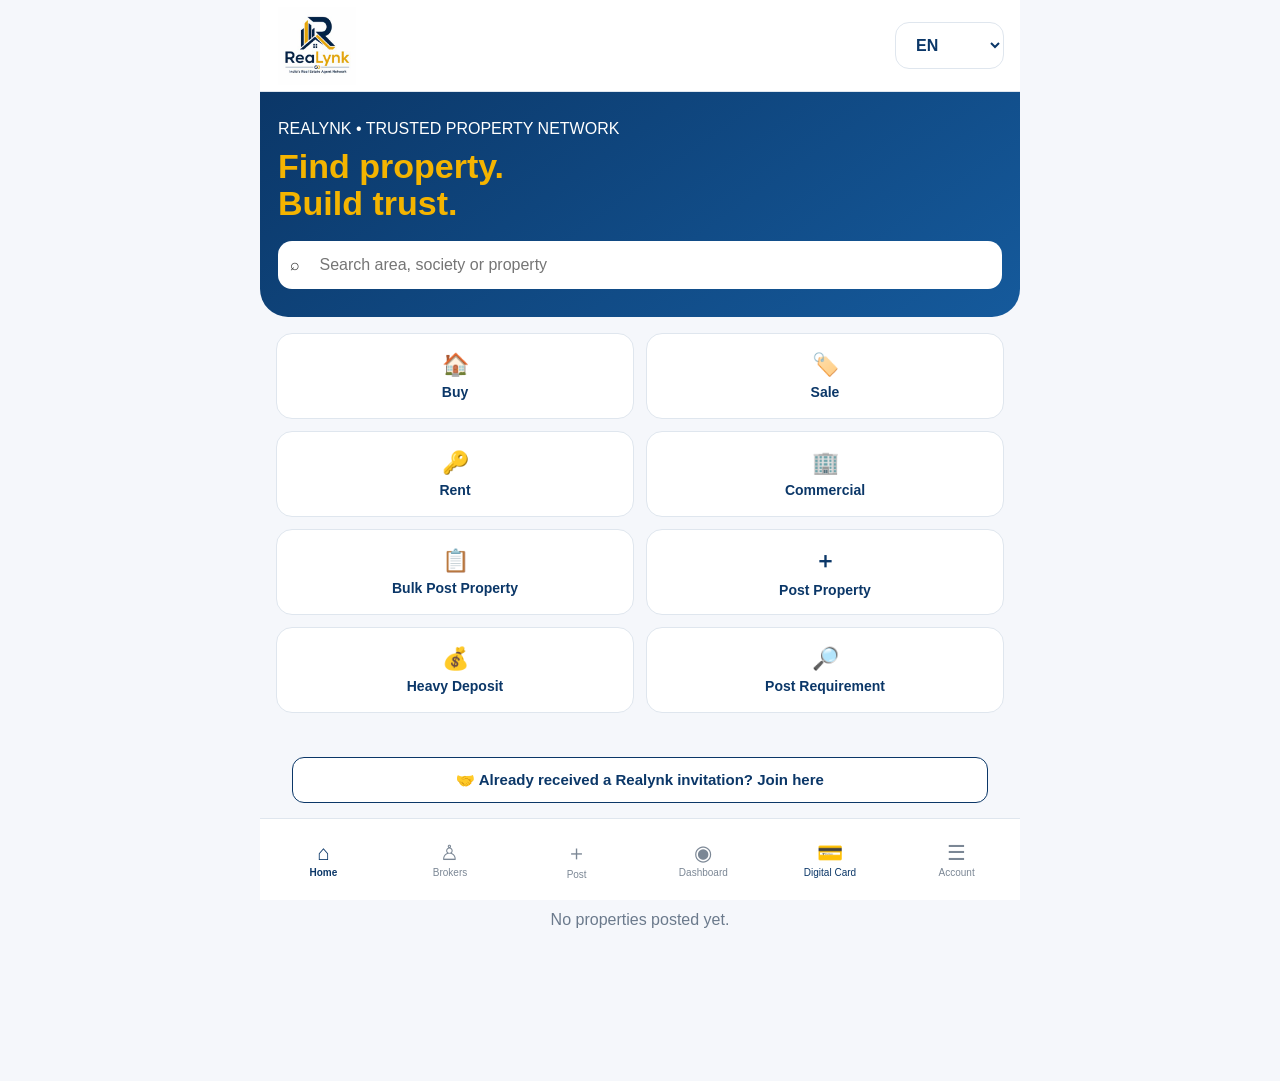
==== index.html @ 2b3c38f1 "Fix Digital Card click with capture handler" ====
<!doctype html>
<html lang="en">
<head>
<meta charset="utf-8">
<meta name="viewport" content="width=device-width,initial-scale=1,viewport-fit=cover">
<meta name="theme-color" content="#0b3768"><meta property="og:type" content="website"><meta property="og:title" content="ReaLynk — India's Real Estate Agent Network"><meta property="og:description" content="Find property, connect with brokers and share real-estate opportunities on ReaLynk."><meta property="og:image" content="https://unnati-realestate.github.io/unnati-realty/logo.png"><meta property="og:image:alt" content="ReaLynk — India's Real Estate Agent Network"><meta name="twitter:card" content="summary"><meta name="twitter:title" content="ReaLynk — India's Real Estate Agent Network"><meta name="twitter:description" content="Find property, connect with brokers and share real-estate opportunities on ReaLynk."><meta name="twitter:image" content="https://unnati-realestate.github.io/unnati-realty/logo.png">
<title>Realynk — Property Network</title>
<style>
:root{--navy:#0b3768;--navy2:#155a9c;--gold:#f4b400;--bg:#f5f7fb;--text:#17324d;--line:#dfe6ee;--muted:#6b7a8c;--green:#18864b;--red:#b42318}
*{box-sizing:border-box}html,body{margin:0;background:var(--bg);color:var(--text);font-family:Arial,sans-serif}body{padding-bottom:88px}.app{max-width:760px;margin:auto;min-height:100vh}
.top{height:92px;background:#fff;border-bottom:1px solid var(--line);display:flex;align-items:center;justify-content:space-between;padding:8px 16px;position:sticky;top:0;z-index:20}.brand{display:flex;align-items:center}.logo{width:82px;height:78px;object-fit:contain;display:block}.lang{border:1px solid var(--line);border-radius:14px;padding:13px 16px;background:#fff;color:var(--navy);font-weight:800;font-size:16px;min-width:108px}
.screen{display:none}.screen.active{display:block}.hero{background:linear-gradient(145deg,var(--navy),var(--navy2));color:#fff;padding:28px 18px;border-radius:0 0 28px 28px}.hero h1{font-size:34px;line-height:1.1;margin:10px 0 18px}.hero span{color:var(--gold)}.search{background:#fff;border-radius:14px;padding:0 12px;color:#333}.search input{border:0;outline:0;width:90%;padding:15px;font-size:16px;background:transparent}
.quick{display:grid;grid-template-columns:repeat(2,1fr);gap:12px;padding:16px}.quick button,.panel{background:#fff;border:1px solid var(--line);border-radius:16px}.quick button{min-height:86px;color:var(--navy);font-weight:800;font-size:22px;cursor:pointer}.quick button:active{transform:scale(.98)}.quick button.active{border:2px solid var(--gold);background:#fffaf0}.quick b{display:block;font-size:14px;margin-top:6px}
.page{padding:16px}.page h2{font-size:28px;margin:5px 0 16px}.panel{padding:16px;margin:12px 0}.field{margin:14px 0}.field label{display:block;font-weight:700;margin-bottom:7px}.field input,.field textarea,.field select{width:100%;padding:14px;border:1px solid #cfd9e5;border-radius:11px;background:#fff;font-size:16px}.field textarea{min-height:120px;resize:vertical}.primary,.back,.clear{border-radius:11px;padding:14px;font-weight:800;cursor:pointer}.primary{border:0;background:var(--navy);color:#fff}.primary:active{opacity:.88}.back{background:#fff;border:1px solid var(--line);color:var(--navy);font-size:20px}.full{width:100%}
.bottom{position:fixed;bottom:0;left:50%;transform:translateX(-50%);width:min(760px,100%);height:82px;background:#fff;border-top:1px solid var(--line);display:grid;grid-template-columns:repeat(6,1fr);z-index:30}.bottom button{border:0;background:#fff;color:#7b8795;font-size:21px;cursor:pointer;min-width:0;padding:4px 2px}.bottom button.active{color:var(--navy);font-weight:800}.bottom button.digitalCardNav{color:var(--navy)}.bottom small{display:block;font-size:10px;line-height:1.05;margin-top:3px;white-space:normal}
.mediaBox{border:1px dashed #9fb4c8;border-radius:14px;padding:14px;background:#f8fbff}.mediaBtns{display:grid;grid-template-columns:1fr 1fr;gap:10px}.uploadBtn{display:flex;align-items:center;justify-content:center;min-height:54px;border:1px solid #cfd9e5;border-radius:12px;background:#fff;color:var(--navy);font-weight:800;cursor:pointer}.uploadBtn input{display:none}.mediaGrid{display:grid;grid-template-columns:repeat(3,1fr);gap:8px;margin-top:10px}.mediaItem{position:relative;aspect-ratio:1;border-radius:9px;overflow:hidden;background:#ddd}.mediaItem img{width:100%;height:100%;object-fit:cover}.remove{position:absolute;right:4px;top:4px;border:0;border-radius:50%;background:#fff;color:var(--red);width:28px;height:28px;font-weight:800}.videoPreview{display:none;margin-top:10px;background:#111;border-radius:12px;overflow:hidden}.videoPreview video{width:100%;max-height:320px;display:block}.counter{font-size:12px;font-weight:700;color:var(--navy);margin-top:8px}.notice{font-size:12px;color:var(--muted)}
.stats{display:grid;grid-template-columns:repeat(3,1fr);gap:8px}.stat{background:#fff;border:1px solid var(--line);border-radius:12px;padding:12px;text-align:center}.stat b{display:block;font-size:22px;color:var(--navy);margin-bottom:4px}.empty{text-align:center;color:var(--muted);padding:24px}.filterBar{display:flex;align-items:center;justify-content:space-between;gap:10px;background:#fff;border:1px solid var(--line);border-radius:12px;padding:10px 12px;margin:0 16px 4px}.filterBar strong{color:var(--navy)}.clear{border:1px solid var(--line);background:#fff;color:var(--navy);padding:8px 12px}.property h3{margin:0 0 6px;font-size:20px}.details{display:grid;grid-template-columns:repeat(2,1fr);gap:8px;margin-top:12px}.detail{background:#f8fbff;border:1px solid var(--line);border-radius:10px;padding:10px}.detail span{display:block;color:var(--muted);font-size:12px;font-weight:700;margin-bottom:4px}.detail b{font-size:16px;color:var(--navy)}.listingMedia{display:flex;gap:6px;overflow:auto;margin-top:8px}.listingMedia img{width:92px;height:70px;object-fit:cover;border-radius:7px}.badge{display:inline-block;background:#e9f8ef;color:var(--green);padding:6px 9px;border-radius:9px;font-size:12px;font-weight:800;margin-top:8px}.pending{background:#fff7df;color:#9a6700}.verifyBox{border:1px solid #cfe0ef;background:#f8fbff;border-radius:14px;padding:14px;margin-top:12px}.verifyRow{display:flex;justify-content:space-between;gap:10px;align-items:center;margin:9px 0}.small{font-size:12px;color:var(--muted);line-height:1.45}.profileHeader{display:flex;justify-content:space-between;gap:12px;align-items:flex-start}.profileName{font-size:21px;font-weight:800;color:var(--navy)}.profileCompany{font-weight:700;margin-top:4px}.tag{display:inline-block;border:1px solid var(--line);border-radius:999px;padding:5px 9px;font-size:11px;font-weight:800;margin:4px 4px 0 0;background:#fff}.toast{position:fixed;bottom:96px;left:50%;transform:translateX(-50%);background:#172b42;color:#fff;padding:12px 16px;border-radius:12px;display:none;z-index:50;max-width:90%;text-align:center}
@media(max-width:480px){.top{height:88px}.logo{width:74px;height:72px}.hero h1{font-size:30px}.quick{gap:9px;padding:12px}.quick button{min-height:78px}.page{padding:12px}.stats{gap:6px}.stat{padding:10px 5px}.details{grid-template-columns:1fr 1fr}.profileHeader{display:block}.bottom{height:78px}.bottom button{font-size:18px;padding:3px 1px}.bottom small{font-size:9px}.bottom button.digitalCardNav{font-size:18px}}
</style>
</head>
<body>
<div class="app">
<header class="top"><div class="brand"><img class="logo" src="./logo.png" alt="Realynk — India's Real Estate Agent Network"></div><select id="lang" class="lang" aria-label="Language"><option value="en">EN</option><option value="hi">हिन्दी</option><option value="mr">मराठी</option><option value="gu">ગુજરાતી</option></select></header>
<main>
<section id="home" class="screen active"><div class="hero"><div data-i18n="trusted">REALYNK • TRUSTED PROPERTY NETWORK</div><h1><span data-i18n="find">Find property.</span><br><span data-i18n="trust">Build trust.</span></h1><div class="search">⌕ <input id="search" data-ph="search" placeholder="Search area, society or property"></div></div><div class="quick"><button id="buy" type="button">🏠<b data-i18n="buy">Buy</b></button><button id="sale" type="button">🏷️<b data-i18n="sale">Sale</b></button><button id="rent" type="button">🔑<b data-i18n="rent">Rent</b></button><button id="commercial" type="button">🏢<b data-i18n="commercial">Commercial</b></button><button id="bulkPostProperty" type="button" onclick="if(window.realynkBulkProperty&&window.realynkBulkProperty.open){window.realynkBulkProperty.open();}else{import('./realynk-bulk-property.js?v=15').then(function(){if(window.realynkBulkProperty&&window.realynkBulkProperty.open)window.realynkBulkProperty.open();}).catch(function(e){console.error(e);alert('Bulk Property module load नहीं हुआ. एक बार page refresh करें.');})}">📋<b>Bulk Post Property</b></button><button id="postQuick" type="button">＋<b data-i18n="postProperty">Post Property</b></button></div><div id="filterBar" class="filterBar" style="display:none"><strong id="filterTitle"></strong><button id="clearFilter" class="clear" type="button" data-i18n="showAll">Show All</button></div><div class="page"><h2 data-i18n="featured">Featured Properties</h2><div id="homeList" class="empty"></div></div></section>
<section id="brokers" class="screen"><div class="page"><button class="back" data-back="home" type="button">←</button><h2 data-i18n="brokers">Brokers</h2><button id="realynkBulkImportBtn" type="button" onclick="if(window.realynkOpenBulkWhatsApp)window.realynkOpenBulkWhatsApp();else alert('Bulk WhatsApp module अभी load हो रहा है, 2 सेकंड बाद फिर क्लिक करें.')" style="display:block;width:100%;margin:0 0 10px;padding:14px;border:0;border-radius:11px;background:#18864b;color:#fff;font-weight:800;font-size:16px;cursor:pointer">📥 Bulk Import Brokers (Excel)</button><div id="brokerProfileCard" class="panel"></div><div class="panel"><b data-i18n="networkTitle">Realynk Broker Network</b><p data-i18n="networkText">Connect with property brokers and share opportunities.</p><button class="primary full" id="brokerPost" type="button">＋ <span data-i18n="postProperty">Post Property</span></button></div></div></section>
<section id="post" class="screen"><div class="page"><button class="back" data-back="home" type="button">←</button><h2 data-i18n="postProperty">Post Property</h2><div class="panel"><div class="field"><label data-i18n="propertyTitle">Property Title</label><input id="title" data-ph="titlePh" placeholder="e.g. 2 BHK Near Metro"></div><div class="field"><label data-i18n="areaLocation">Area / Location</label><input id="area" data-ph="areaPh" placeholder="Mira Road East"></div><div class="field"><label data-i18n="listingType">Listing Type</label><select id="type"><option value="Buy" data-i18n="buy">Buy</option><option value="Sale" data-i18n="sale">Sale</option><option value="Rent" data-i18n="rent">Rent</option><option value="Commercial" data-i18n="commercial">Commercial</option></select></div><div class="field"><label data-i18n="priceRent">Price / Rent</label><input id="price" data-ph="pricePh" placeholder="₹25,000 / month"></div><div class="field" id="depositField" style="display:none"><label data-i18n="deposit">Deposit</label><input id="deposit" data-ph="depositPh" placeholder="₹70,000 (Slightly Negotiable)"></div><div class="field" id="sizeField" style="display:none"><label data-i18n="size">Carpet / Usable Area</label><input id="size" data-ph="sizePh" placeholder="e.g. 950 Sq.Ft."></div><div class="field"><label data-i18n="description">Description</label><textarea id="desc" data-ph="descriptionPh" placeholder="Property details"></textarea></div><div class="field"><label data-i18n="contact">Contact / WhatsApp</label><input id="phone" value="9658364364"></div><div class="field"><label data-i18n="photosVideo">Property Photos & Video</label><div class="mediaBox"><div class="mediaBtns"><label class="uploadBtn">📷 <span data-i18n="addPhotos">Add Photos</span><input id="photos" type="file" accept="image/*" multiple></label><label class="uploadBtn">🎥 <span data-i18n="addVideo">Add Video</span><input id="video" type="file" accept="video/*"></label></div><div id="counter" class="counter"></div><div id="photoGrid" class="mediaGrid"></div><div id="videoBox" class="videoPreview"><video id="videoPlayer" controls playsinline></video></div><p class="notice" data-i18n="mediaNotice">Maximum 10 photos. Video maximum 120 seconds (2 minutes). Maximum video file size 100 MB.</p></div></div><button id="submit" class="primary full" type="button" data-i18n="submit">Submit Property</button></div></div></section>
<section id="dashboard" class="screen"><div class="page"><button class="back" data-back="home" type="button">←</button><h2 data-i18n="dashboardTitle">Agent Dashboard</h2><div class="stats"><div class="stat"><b id="count">0</b><span data-i18n="myListings">My Listings</span></div><div class="stat"><b id="leadCount">0</b><span data-i18n="newLeads">New Leads</span></div><div class="stat"><b id="favCount">0</b><span data-i18n="favorites">Favorites</span></div></div><div class="panel"><button id="add" class="primary full" type="button">＋ <span data-i18n="addProperty">Add Property</span></button></div><div id="myList"></div></div></section>
<section id="account" class="screen"><div class="page"><button class="back" data-back="home" type="button">←</button><h2 data-i18n="accountTitle">Broker Account</h2><div id="realynkDigitalCardAnchor" class="panel" style="margin-top:14px"><div style="display:flex;align-items:center;justify-content:space-between;gap:10px"><div><b style="color:#0b3768;font-size:18px">💳 My Digital Broker Card</b><div class="small" style="margin-top:5px">Professional profile, QR code, WhatsApp और Share Card</div></div><button id="realynkOpenDigitalCard" class="primary" type="button" style="white-space:nowrap" onclick="window.openRealynkDigitalCard()">Open Digital Card</button></div></div><div id="realynkDigitalCardStatic" style="display:none;margin:12px 0;padding:18px;border:1px solid #dce5ef;border-radius:18px;background:#f5f9fd;box-shadow:0 8px 24px rgba(11,55,104,.08)">
<div style="display:flex;align-items:center;gap:14px"><img id="rdcStaticPhoto" src="./logo.png" style="width:72px;height:72px;border-radius:50%;object-fit:cover;border:2px solid #dce5ef"><div><div id="rdcStaticName" style="font-size:21px;font-weight:800;color:#0b3768">Realynk Broker</div><div style="color:#18864b;font-weight:800">🟢 Verified Realynk Broker</div><div id="rdcStaticCompany" style="margin-top:4px;color:#617286">Realynk</div><div style="margin-top:4px;color:#617286">📞 9658364364 • 💬 WhatsApp</div></div></div>
<div style="text-align:center;margin:18px 0"><img id="rdcStaticQR" src="" style="width:170px;height:170px;border:1px solid #dce5ef;border-radius:8px"><div style="font-size:12px;color:#6b7a8c;margin-top:6px">Scan to open Professional Profile</div></div>
<div style="display:grid;grid-template-columns:1fr 1fr;gap:8px"><button id="rdcStaticWA" type="button" class="primary">💬 WhatsApp</button><button id="rdcStaticCopy" type="button" class="primary">📋 Copy Link</button></div>
<button id="rdcStaticClose" type="button" class="back full" style="margin-top:8px">✕ Close Digital Card</button>
</div><div class="panel"><div class="profileHeader"><div><div id="accountStatus" class="badge pending"></div><div class="small" style="margin-top:6px" data-i18n="publicProfile">Public profile is shown only after verification.</div></div></div><button id="editAccount" class="back full" type="button" data-i18n="editAccount" onclick="document.getElementById('agentName').focus();window.scrollTo(0,document.getElementById('agentName').getBoundingClientRect().top+window.scrollY-110)">✎ Edit Profile</button><div class="field"><label data-i18n="fullName">Full Name *</label><input id="agentName" data-ph="fullNamePh" placeholder="Your full name"></div><div class="field"><label data-i18n="mobile">Mobile Number *</label><input id="accountPhone" value="9658364364" inputmode="numeric" maxlength="10"></div><div class="field"><label data-i18n="email">Email Address</label><input id="agentEmail" type="email" data-ph="emailPh" placeholder="you@example.com"></div><div class="field"><label data-i18n="accountType">Account Type *</label><select id="accountType"><option value="Individual" data-i18n="individual">Individual Broker / Agent</option><option value="Firm" data-i18n="firm">Firm / Partnership</option><option value="Company" data-i18n="company">Company / LLP</option></select></div><div class="field"><label data-i18n="companyAgency">Company / Agency Name</label><input id="companyName" data-ph="companyPh" placeholder="Company / Agency / Firm name"></div><div class="field"><label data-i18n="officeAddress">Office Address</label><input id="officeAddress" data-ph="officePh" placeholder="Office address"></div><div class="field"><label data-i18n="city">City *</label><input id="city" data-ph="cityPh" placeholder="Mira Road / Mumbai"></div><div class="field"><label data-i18n="state">State *</label><input id="state" value="Maharashtra"></div><div class="field"><label data-i18n="pincode">PIN Code</label><input id="pincode" inputmode="numeric" maxlength="6" placeholder="401107"></div><div class="field"><label data-i18n="experience">Experience in Real Estate</label><select id="experience"><option value="" data-i18n="select">Select</option><option>0–2 Years</option><option>3–5 Years</option><option>6–10 Years</option><option>10+ Years</option></select></div><div class="field"><label data-i18n="specialization">Specialization</label><input id="specialization" data-ph="specializationPh" placeholder="Residential, Commercial, Rentals, Resale"></div><div class="field"><label data-i18n="serviceAreas">Service Areas</label><input id="serviceAreas" data-ph="serviceAreasPh" placeholder="Mira Road, Bhayandar, Thane..."></div><div class="field"><label>MahaRERA Registration No. <span class="small" data-i18n="optional">(Optional)</span></label><input id="reraNo" placeholder="e.g. A51800000000"></div><div class="field"><label>MahaRERA Certificate of Competency No. <span class="small" data-i18n="optional">(Optional)</span></label><input id="reraCompetency" placeholder="Certificate number"></div><div class="field"><label>GSTIN <span class="small" data-i18n="optional">(Optional)</span></label><input id="gstin" placeholder="GST number"></div><div class="field"><label data-i18n="website">Website / Business Page <span class="small" data-i18n="optional">(Optional)</span></label><input id="website" placeholder="https://..."></div><div class="verifyBox"><b data-i18n="verification">Verification</b><div class="verifyRow"><span>📱 <span data-i18n="mobileVerification">Mobile verification</span></span><span id="mobileVerifyStatus" class="tag"></span></div><div class="verifyRow"><span>🪪 <span data-i18n="profileReview">Broker profile review</span></span><span id="profileVerifyStatus" class="tag"></span></div><p class="small" data-i18n="verificationText">Realynk will show a Verified badge only after the broker profile is reviewed. MahaRERA details remain optional for profile creation, but should be provided where applicable.</p></div><div class="field"><label><input id="declaration" type="checkbox" style="width:auto;margin-right:8px"> <span data-i18n="declaration">I confirm that the information submitted is accurate.</span></label></div><button class="primary full" id="saveAccount" type="button" data-i18n="saveAccount">Create / Update Broker Account</button></div></div></section>
</main>
<nav class="bottom"><button data-nav="home" class="active" type="button">⌂<small data-i18n="home">Home</small></button><button data-nav="brokers" type="button">♙<small data-i18n="brokers">Brokers</small></button><button data-nav="post" type="button">＋<small data-i18n="post">Post</small></button><button data-nav="dashboard" type="button">◉<small data-i18n="dashboard">Dashboard</small></button><button id="digitalCardNav" class="digitalCardNav" type="button" title="Digital Card" onclick="if(window.realynkOpenDigitalCard){window.realynkOpenDigitalCard()}else{import('./realynk-digital-card.js?v=15').then(function(){if(window.realynkOpenDigitalCard)window.realynkOpenDigitalCard()}).catch(function(){alert('Digital Card अभी load हो रहा है. कृपया एक बार फिर क्लिक करें.')})}">💳<small>Digital Card</small></button><button data-nav="account" type="button">☰<small data-i18n="account">Account</small></button></nav></div><div id="toast" class="toast"></div>
<script>
(function(){'use strict';
var properties=[];try{properties=JSON.parse(localStorage.getItem('realynkProperties')||'[]');if(!Array.isArray(properties))properties=[]}catch(e){properties=[]}var profile={};try{profile=JSON.parse(localStorage.getItem('realynkBrokerProfile')||'{}')||{}}catch(e){profile={}}var photos=[],videoUrl=null,videoFile=null,filter='';
var L={en:{trusted:'REALYNK • TRUSTED PROPERTY NETWORK',find:'Find property.',trust:'Build trust.',search:'Search area, society or property',buy:'Buy',sale:'Sale',rent:'Rent',commercial:'Commercial',postProperty:'Post Property',showAll:'Show All',featured:'Featured Properties',brokers:'Brokers',networkTitle:'Realynk Broker Network',networkText:'Connect with property brokers and share opportunities.',propertyTitle:'Property Title',titlePh:'e.g. 2 BHK Near Metro',areaLocation:'Area / Location',areaPh:'Mira Road East',listingType:'Listing Type',priceRent:'Price / Rent',pricePh:'₹25,000 / month',deposit:'Deposit',depositPh:'₹70,000 (Slightly Negotiable)',size:'Carpet / Usable Area',sizePh:'e.g. 950 Sq.Ft.',description:'Description',descriptionPh:'Property details',contact:'Contact / WhatsApp',photosVideo:'Property Photos & Video',addPhotos:'Add Photos',addVideo:'Add Video',mediaNotice:'Maximum 10 photos. video maximum 120 seconds. Maximum video file size 100 MB.',submit:'Submit Property',dashboardTitle:'Agent Dashboard',myListings:'My Listings',newLeads:'New Leads',favorites:'Favorites',addProperty:'Add Property',accountTitle:'Broker Account',publicProfile:'Public profile is shown only after verification.',fullName:'Full Name *',fullNamePh:'Your full name',mobile:'Mobile Number *',email:'Email Address',emailPh:'you@example.com',accountType:'Account Type *',individual:'Individual Broker / Agent',firm:'Firm / Partnership',company:'Company / LLP',companyAgency:'Company / Agency Name',companyPh:'Company / Agency / Firm name',officeAddress:'Office Address',officePh:'Office address',city:'City *',cityPh:'Mira Road / Mumbai',state:'State *',pincode:'PIN Code',experience:'Experience in Real Estate',select:'Select',specialization:'Specialization',specializationPh:'Residential, Commercial, Rentals, Resale',serviceAreas:'Service Areas',serviceAreasPh:'Mira Road, Bhayandar, Thane...',optional:'(Optional)',website:'Website / Business Page',verification:'Verification',mobileVerification:'Mobile verification',profileReview:'Broker profile review',verificationText:'Realynk will show a Verified badge only after the broker profile is reviewed. MahaRERA details remain optional for profile creation, but should be provided where applicable.',declaration:'I confirm that the information submitted is accurate.',saveAccount:'Create / Update Broker Account',editAccount:'Edit Profile',home:'Home',post:'Post',dashboard:'Dashboard',account:'Account',pending:'Pending Verification',verified:'✓ Verified Broker',notVerified:'Not verified',pendingReview:'Pending',verifiedShort:'Verified',active:'Active',locationNotSpecified:'Location not specified',notSpecified:'Not specified',onRequest:'On Request',type:'TYPE',price:'PRICE',carpet:'CARPET / USABLE AREA',rentLabel:'RENT',depositLabel:'DEPOSIT',noProperties:'No properties posted yet.',noFound:'No properties found.',mineEmpty:'Your posted properties will appear here.',brokerEmpty:'Broker profile not created yet.',createBrokerText:'Create your broker account to join the Realynk network.',createBroker:'Create Broker Account',pendingBadge:'Pending Review',selectRequired:'Please fill Name, Mobile, City and State',validMobile:'Enter a valid 10-digit mobile number',declarationMsg:'Please confirm the declaration',accountSaved:'Broker account saved. Verification is pending review.',propertyRequired:'Please enter Property Title',accountFirst:'Please create your Broker Account first',propertyPosted:'Property posted successfully',maxPhotos:'Maximum 10 photos allowed',videoAdded:'Video added successfully',videoMax:'Video must be 90 seconds or less',videoSize:'Video must be 100 MB or less',storage:'Storage limit reached. Please use fewer photos.'},hi:{trusted:'REALYNK • विश्वसनीय प्रॉपर्टी नेटवर्क',find:'प्रॉपर्टी खोजें।',trust:'भरोसा बनाएं।',search:'एरिया, सोसायटी या प्रॉपर्टी खोजें',buy:'खरीदें',sale:'बिक्री',rent:'किराया',commercial:'कमर्शियल',postProperty:'प्रॉपर्टी पोस्ट करें',showAll:'सभी दिखाएं',featured:'फीचर्ड प्रॉपर्टीज',brokers:'ब्रोकर',networkTitle:'Realynk ब्रोकर नेटवर्क',networkText:'प्रॉपर्टी ब्रोकरों से जुड़ें और अवसर साझा करें।',propertyTitle:'प्रॉपर्टी का शीर्षक',titlePh:'जैसे 2 BHK मेट्रो के पास',areaLocation:'एरिया / लोकेशन',areaPh:'मीरा रोड ईस्ट',listingType:'लिस्टिंग प्रकार',priceRent:'कीमत / किराया',pricePh:'₹25,000 / महीना',deposit:'डिपॉजिट',depositPh:'₹70,000 (थोड़ा बातचीत योग्य)',size:'कारपेट / उपयोगी क्षेत्र',sizePh:'जैसे 950 Sq.Ft.',description:'विवरण',descriptionPh:'प्रॉपर्टी की जानकारी',contact:'कॉन्टैक्ट / WhatsApp',photosVideo:'प्रॉपर्टी फोटो और वीडियो',addPhotos:'फोटो जोड़ें',addVideo:'वीडियो जोड़ें',mediaNotice:'अधिकतम 10 फोटो। वीडियो अधिकतम 90 सेकंड। वीडियो अधिकतम 100 MB।',submit:'प्रॉपर्टी सबमिट करें',dashboardTitle:'एजेंट डैशबोर्ड',myListings:'मेरी लिस्टिंग',newLeads:'नई लीड',favorites:'पसंदीदा',addProperty:'प्रॉपर्टी जोड़ें',accountTitle:'ब्रोकर अकाउंट',publicProfile:'पब्लिक प्रोफाइल सत्यापन के बाद ही दिखाई जाएगी।',fullName:'पूरा नाम *',fullNamePh:'अपना पूरा नाम',mobile:'मोबाइल नंबर *',email:'ईमेल पता',emailPh:'you@example.com',accountType:'अकाउंट प्रकार *',individual:'व्यक्तिगत ब्रोकर / एजेंट',firm:'फर्म / पार्टनरशिप',company:'कंपनी / LLP',companyAgency:'कंपनी / एजेंसी का नाम',companyPh:'कंपनी / एजेंसी / फर्म का नाम',officeAddress:'ऑफिस का पता',officePh:'ऑफिस का पता',city:'शहर *',cityPh:'मीरा रोड / मुंबई',state:'राज्य *',pincode:'पिन कोड',experience:'रियल एस्टेट में अनुभव',select:'चुनें',specialization:'विशेषज्ञता',specializationPh:'रेसिडेंशियल, कमर्शियल, रेंटल, रीसेल',serviceAreas:'सर्विस एरिया',serviceAreasPh:'मीरा रोड, भयंदर, ठाणे...',optional:'(वैकल्पिक)',website:'वेबसाइट / बिजनेस पेज',verification:'सत्यापन',mobileVerification:'मोबाइल सत्यापन',profileReview:'ब्रोकर प्रोफाइल समीक्षा',verificationText:'Verified बैज ब्रोकर प्रोफाइल की समीक्षा के बाद ही दिखेगा। MahaRERA विवरण प्रोफाइल बनाने के लिए वैकल्पिक हैं, लेकिन जहां लागू हो वहां देना चाहिए।',declaration:'मैं पुष्टि करता/करती हूँ कि दी गई जानकारी सही है।',saveAccount:'ब्रोकर अकाउंट बनाएं / अपडेट करें',editAccount:'प्रोफाइल एडिट करें',home:'होम',post:'पोस्ट',dashboard:'डैशबोर्ड',account:'अकाउंट',pending:'सत्यापन लंबित',verified:'✓ सत्यापित ब्रोकर',notVerified:'सत्यापित नहीं',pendingReview:'लंबित',verifiedShort:'सत्यापित',active:'सक्रिय',locationNotSpecified:'लोकेशन उपलब्ध नहीं',notSpecified:'निर्दिष्ट नहीं',onRequest:'अनुरोध पर',type:'प्रकार',price:'कीमत',carpet:'कारपेट / उपयोगी क्षेत्र',rentLabel:'किराया',depositLabel:'डिपॉजिट',noProperties:'अभी कोई प्रॉपर्टी पोस्ट नहीं हुई है।',noFound:'कोई प्रॉपर्टी नहीं मिली।',mineEmpty:'आपकी पोस्ट की गई प्रॉपर्टी यहां दिखाई देंगी।',brokerEmpty:'ब्रोकर प्रोफाइल अभी नहीं बनी है।',createBrokerText:'Realynk नेटवर्क से जुड़ने के लिए अपना ब्रोकर अकाउंट बनाएं।',createBroker:'ब्रोकर अकाउंट बनाएं',pendingBadge:'समीक्षा लंबित',selectRequired:'कृपया नाम, मोबाइल, शहर और राज्य भरें',validMobile:'10 अंकों का सही मोबाइल नंबर दर्ज करें',declarationMsg:'कृपया घोषणा की पुष्टि करें',accountSaved:'ब्रोकर अकाउंट सेव हो गया। सत्यापन समीक्षा लंबित है।',propertyRequired:'कृपया प्रॉपर्टी का शीर्षक दर्ज करें',accountFirst:'कृपया पहले अपना ब्रोकर अकाउंट बनाएं',propertyPosted:'प्रॉपर्टी सफलतापूर्वक पोस्ट हो गई',maxPhotos:'अधिकतम 10 फोटो की अनुमति है',videoAdded:'वीडियो सफलतापूर्वक जोड़ा गया',videoMax:'वीडियो 90 सेकंड या उससे कम होना चाहिए',videoSize:'वीडियो 100 MB या उससे कम होना चाहिए',storage:'स्टोरेज सीमा पूरी हो गई। कृपया कम फोटो इस्तेमाल करें.'},mr:{trusted:'REALYNK • विश्वासार्ह प्रॉपर्टी नेटवर्क',find:'प्रॉपर्टी शोधा.',trust:'विश्वास निर्माण करा.',search:'एरिया, सोसायटी किंवा प्रॉपर्टी शोधा',buy:'खरेदी',sale:'विक्री',rent:'भाडे',commercial:'कमर्शियल',postProperty:'प्रॉपर्टी पोस्ट करा',showAll:'सर्व दाखवा',featured:'फीचर्ड प्रॉपर्टीज',brokers:'ब्रोकर',networkTitle:'Realynk ब्रोकर नेटवर्क',networkText:'प्रॉपर्टी ब्रोकरांशी जोडा आणि संधी शेअर करा.',propertyTitle:'प्रॉपर्टीचे शीर्षक',titlePh:'उदा. 2 BHK मेट्रोजवळ',areaLocation:'एरिया / लोकेशन',areaPh:'मीरा रोड ईस्ट',listingType:'लिस्टिंग प्रकार',priceRent:'किंमत / भाडे',pricePh:'₹25,000 / महिना',deposit:'डिपॉझिट',depositPh:'₹70,000 (थोडे वाटाघाटीयोग्य)',size:'कार्पेट / वापरण्यायोग्य क्षेत्र',sizePh:'उदा. 950 Sq.Ft.',description:'वर्णन',descriptionPh:'प्रॉपर्टीची माहिती',contact:'कॉन्टॅक्ट / WhatsApp',photosVideo:'प्रॉपर्टी फोटो आणि व्हिडिओ',addPhotos:'फोटो जोडा',addVideo:'व्हिडिओ जोडा',mediaNotice:'जास्तीत जास्त 10 फोटो. व्हिडिओ जास्तीत जास्त 90 सेकंद. व्हिडिओ कमाल 100 MB.',submit:'प्रॉपर्टी सबमिट करा',dashboardTitle:'एजंट डॅशबोर्ड',myListings:'माझ्या लिस्टिंग',newLeads:'नवीन लीड्स',favorites:'आवडते',addProperty:'प्रॉपर्टी जोडा',accountTitle:'ब्रोकर अकाउंट',publicProfile:'सार्वजनिक प्रोफाइल फक्त सत्यापनानंतर दिसेल.',fullName:'पूर्ण नाव *',fullNamePh:'तुमचे पूर्ण नाव',mobile:'मोबाइल नंबर *',email:'ईमेल पत्ता',emailPh:'you@example.com',accountType:'अकाउंट प्रकार *',individual:'वैयक्तिक ब्रोकर / एजंट',firm:'फर्म / पार्टनरशिप',company:'कंपनी / LLP',companyAgency:'कंपनी / एजन्सीचे नाव',companyPh:'कंपनी / एजन्सी / फर्मचे नाव',officeAddress:'ऑफिसचा पत्ता',officePh:'ऑफिसचा पत्ता',city:'शहर *',cityPh:'मीरा रोड / मुंबई',state:'राज्य *',pincode:'पिन कोड',experience:'रिअल इस्टेटमधील अनुभव',select:'निवडा',specialization:'विशेषज्ञता',specializationPh:'रेसिडेन्शियल, कमर्शियल, रेंटल, रिसेल',serviceAreas:'सर्व्हिस एरिया',serviceAreasPh:'मीरा रोड, भाईंदर, ठाणे...',optional:'(ऐच्छिक)',website:'वेबसाइट / बिझनेस पेज',verification:'सत्यापन',mobileVerification:'मोबाइल सत्यापन',profileReview:'ब्रोकर प्रोफाइल पुनरावलोकन',verificationText:'ब्रोकर प्रोफाइल तपासल्यानंतरच Verified बॅज दिसेल. प्रोफाइल तयार करण्यासाठी MahaRERA तपशील ऐच्छिक आहेत, परंतु लागू असल्यास द्यावेत.',declaration:'मी पुष्टी करतो/करते की दिलेली माहिती अचूक आहे.',saveAccount:'ब्रोकर अकाउंट तयार / अपडेट करा',home:'होम',post:'पोस्ट',dashboard:'डॅशबोर्ड',account:'अकाउंट',pending:'सत्यापन प्रलंबित',verified:'✓ सत्यापित ब्रोकर',notVerified:'सत्यापित नाही',pendingReview:'प्रलंबित',verifiedShort:'सत्यापित',active:'सक्रिय',locationNotSpecified:'लोकेशन उपलब्ध नाही',notSpecified:'निर्दिष्ट नाही',onRequest:'विनंतीवर',type:'प्रकार',price:'किंमत',carpet:'कार्पेट / वापरण्यायोग्य क्षेत्र',rentLabel:'भाडे',depositLabel:'डिपॉझिट',noProperties:'अद्याप कोणतीही प्रॉपर्टी पोस्ट केलेली नाही.',noFound:'कोणतीही प्रॉपर्टी सापडली नाही.',mineEmpty:'तुमच्या पोस्ट केलेल्या प्रॉपर्टीज येथे दिसतील.',brokerEmpty:'ब्रोकर प्रोफाइल अजून तयार केलेली नाही.',createBrokerText:'Realynk नेटवर्कमध्ये सामील होण्यासाठी तुमचे ब्रोकर अकाउंट तयार करा.',createBroker:'ब्रोकर अकाउंट तयार करा',pendingBadge:'पुनरावलोकन प्रलंबित',selectRequired:'कृपया नाव, मोबाइल, शहर आणि राज्य भरा',validMobile:'10 अंकी योग्य मोबाइल नंबर द्या',declarationMsg:'कृपया घोषणेची पुष्टी करा',accountSaved:'ब्रोकर अकाउंट सेव्ह झाले. सत्यापन पुनरावलोकन प्रलंबित आहे.',propertyRequired:'कृपया प्रॉपर्टीचे शीर्षक भरा',accountFirst:'कृपया आधी तुमचे ब्रोकर अकाउंट तयार करा',propertyPosted:'प्रॉपर्टी यशस्वीपणे पोस्ट झाली',maxPhotos:'जास्तीत जास्त 10 फोटो अनुमत आहेत',videoAdded:'व्हिडिओ यशस्वीपणे जोडला',videoMax:'व्हिडिओ 90 सेकंद किंवा त्यापेक्षा कमी असावा',videoSize:'व्हिडिओ 100 MB किंवा त्यापेक्षा कमी असावा',storage:'स्टोरेज मर्यादा पूर्ण झाली. कृपया कमी फोटो वापरा.'},gu:{trusted:'REALYNK • વિશ્વસનીય પ્રોપર્ટી નેટવર્ક',find:'પ્રોપર્ટી શોધો.',trust:'વિશ્વાસ બનાવો.',search:'એરિયા, સોસાયટી અથવા પ્રોપર્ટી શોધો',buy:'ખરીદો',sale:'વેચાણ',rent:'ભાડે',commercial:'કોમર્શિયલ',postProperty:'પ્રોપર્ટી પોસ્ટ કરો',showAll:'બધું બતાવો',featured:'ફીચર્ડ પ્રોપર્ટીઝ',brokers:'બ્રોકર',networkTitle:'Realynk બ્રોકર નેટવર્ક',networkText:'પ્રોપર્ટી બ્રોકર્સ સાથે જોડાઓ અને તકો શેર કરો.',propertyTitle:'પ્રોપર્ટીનું શીર્ષક',titlePh:'જેમ કે 2 BHK મેટ્રો પાસે',areaLocation:'એરિયા / લોકેશન',areaPh:'મીરા રોડ ઈસ્ટ',listingType:'લિસ્ટિંગ પ્રકાર',priceRent:'કિંમત / ભાડું',pricePh:'₹25,000 / મહિનો',deposit:'ડિપોઝિટ',depositPh:'₹70,000 (થોડું વાટાઘાટયોગ્ય)',size:'કાર્પેટ / ઉપયોગી વિસ્તાર',sizePh:'જેમ કે 950 Sq.Ft.',description:'વર્ણન',descriptionPh:'પ્રોપર્ટીની માહિતી',contact:'કૉન્ટેક્ટ / WhatsApp',photosVideo:'પ્રોપર્ટી ફોટા અને વીડિયો',addPhotos:'ફોટા ઉમેરો',addVideo:'વીડિયો ઉમેરો',mediaNotice:'વધુમાં વધુ 10 ફોટા. વીડિયો વધુમાં વધુ 90 સેકન્ડ. વીડિયો મહત્તમ 100 MB.',submit:'પ્રોપર્ટી સબમિટ કરો',dashboardTitle:'એજન્ટ ડેશબોર્ડ',myListings:'મારી લિસ્ટિંગ',newLeads:'નવી લીડ્સ',favorites:'પસંદગી',addProperty:'પ્રોપર્ટી ઉમેરો',accountTitle:'બ્રોકર એકાઉન્ટ',publicProfile:'પબ્લિક પ્રોફાઇલ માત્ર વેરિફિકેશન પછી દેખાશે.',fullName:'પૂરું નામ *',fullNamePh:'તમારું પૂરું નામ',mobile:'મોબાઇલ નંબર *',email:'ઇમેલ સરનામું',emailPh:'you@example.com',accountType:'એકાઉન્ટ પ્રકાર *',individual:'વ્યક્તિગત બ્રોકર / એજન્ટ',firm:'ફર્મ / પાર્ટનરશિપ',company:'કંપની / LLP',companyAgency:'કંપની / એજન્સીનું નામ',companyPh:'કંપની / એજન્સી / ફર્મનું નામ',officeAddress:'ઓફિસનું સરનામું',officePh:'ઓફિસનું સરનામું',city:'શહેર *',cityPh:'મીરા રોડ / મુંબઈ',state:'રાજ્ય *',pincode:'પિન કોડ',experience:'રિયલ એસ્ટેટનો અનુભવ',select:'પસંદ કરો',specialization:'વિશેષતા',specializationPh:'રેસિડેન્શિયલ, કોમર્શિયલ, રેન્ટલ, રીસેલ',serviceAreas:'સર્વિસ એરિયા',serviceAreasPh:'મીરા રોડ, ભાયંદર, થાણે...',optional:'(વૈકલ્પિક)',website:'વેબસાઇટ / બિઝનેસ પેજ',verification:'ચકાસણી',mobileVerification:'મોબાઇલ ચકાસણી',profileReview:'બ્રોકર પ્રોફાઇલ સમીક્ષા',verificationText:'બ્રોકર પ્રોફાઇલની સમીક્ષા થયા પછી જ Verified બેજ દેખાશે. પ્રોફાઇલ બનાવવા માટે MahaRERA વિગતો વૈકલ્પિક છે, પરંતુ જ્યાં લાગુ પડે ત્યાં આપવી જોઈએ.',declaration:'હું ખાતરી કરું છું કે સબમિટ કરેલી માહિતી સાચી છે.',saveAccount:'બ્રોકર એકાઉન્ટ બનાવો / અપડેટ કરો',home:'હોમ',post:'પોસ્ટ',dashboard:'ડેશબોર્ડ',account:'એકાઉન્ટ',pending:'ચકાસણી બાકી',verified:'✓ ચકાસાયેલ બ્રોકર',notVerified:'ચકાસાયેલ નથી',pendingReview:'બાકી',verifiedShort:'ચકાસાયેલ',active:'સક્રિય',locationNotSpecified:'લોકેશન ઉપલબ્ધ નથી',notSpecified:'ઉલ્લેખિત નથી',onRequest:'વિનંતી પર',type:'પ્રકાર',price:'કિંમત',carpet:'કાર્પેટ / ઉપયોગી વિસ્તાર',rentLabel:'ભાડું',depositLabel:'ડિપોઝિટ',noProperties:'હજુ સુધી કોઈ પ્રોપર્ટી પોસ્ટ થઈ નથી.',noFound:'કોઈ પ્રોપર્ટી મળી નથી.',mineEmpty:'તમારી પોસ્ટ કરેલી પ્રોપર્ટીઝ અહીં દેખાશે.',brokerEmpty:'બ્રોકર પ્રોફાઇલ હજુ બનાવાઈ નથી.',createBrokerText:'Realynk નેટવર્કમાં જોડાવા માટે તમારું બ્રોકર એકાઉન્ટ બનાવો.',createBroker:'બ્રોકર એકાઉન્ટ બનાવો',pendingBadge:'સમીક્ષા બાકી',selectRequired:'કૃપા કરીને નામ, મોબાઇલ, શહેર અને રાજ્ય ભરો',validMobile:'10 અંકનો યોગ્ય મોબાઇલ નંબર દાખલ કરો',declarationMsg:'કૃપા કરીને ઘોષણાની પુષ્ટિ કરો',accountSaved:'બ્રોકર એકાઉન્ટ સેવ થયું. ચકાસણી સમીક્ષા બાકી છે.',propertyRequired:'કૃપા કરીને પ્રોપર્ટીનું શીર્ષક દાખલ કરો',accountFirst:'કૃપા કરીને પહેલા તમારું બ્રોકર એકાઉન્ટ બનાવો',propertyPosted:'પ્રોપર્ટી સફળતાપૂર્વક પોસ્ટ થઈ',maxPhotos:'વધુમાં વધુ 10 ફોટા માન્ય છે',videoAdded:'વીડિયો સફળતાપૂર્વક ઉમેરાયો',videoMax:'વીડિયો 90 સેકન્ડ અથવા ઓછો હોવો જોઈએ',videoSize:'વીડિયો 100 MB અથવા ઓછો હોવો જોઈએ',storage:'સ્ટોરેજ મર્યાદા પૂર્ણ થઈ. કૃપા કરીને ઓછા ફોટા વાપરો.'}};
var lang=localStorage.getItem('realynkLang')||'en';function $(id){return document.getElementById(id)}function t(k){return(L[lang]&&L[lang][k])||L.en[k]||k}function toast(k){var box=$('toast');box.textContent=t(k);box.style.display='block';clearTimeout(window._realynkToast);window._realynkToast=setTimeout(function(){box.style.display='none'},2800)}function esc(v){return String(v==null?'':v).replace(/[&<>"']/g,function(c){return({'&':'&amp;','<':'&lt;','>':'&gt;','"':'&quot;',"'":'&#39;'})[c]})}function saveProperties(){try{localStorage.setItem('realynkProperties',JSON.stringify(properties));return true}catch(e){toast('storage');return false}}
function applyLanguage(){document.documentElement.lang=lang;document.querySelectorAll('[data-i18n]').forEach(function(el){var k=el.getAttribute('data-i18n');if(L[lang][k]!=null)el.textContent=L[lang][k]});document.querySelectorAll('[data-ph]').forEach(function(el){var k=el.getAttribute('data-ph');if(L[lang][k]!=null)el.placeholder=L[lang][k]});$('lang').value=lang;updateSelectText();render();dashboard();updateAccountStatus();renderBrokerProfile();$('counter').textContent=photos.length+' / 10 '+(lang==='en'?'photos selected':lang==='hi'?'फोटो चुनी गईं':lang==='mr'?'फोटो निवडले':'ફોટા પસંદ')}
function updateSelectText(){var map={Buy:'buy',Sale:'sale',Rent:'rent',Commercial:'commercial'};document.querySelectorAll('#type option').forEach(function(o){o.textContent=t(map[o.value])});document.querySelectorAll('#accountType option').forEach(function(o){o.textContent=t(o.getAttribute('data-i18n'))});var ex=$('experience'),old=ex.value;if(ex){var a=lang==='en'?['Select','0–2 Years','3–5 Years','6–10 Years','10+ Years']:lang==='hi'?['चुनें','0–2 वर्ष','3–5 वर्ष','6–10 वर्ष','10+ वर्ष']:lang==='mr'?['निवडा','0–2 वर्षे','3–5 वर्षे','6–10 वर्षे','10+ वर्षे']:['પસંદ કરો','0–2 વર્ષ','3–5 વર્ષ','6–10 વર્ષ','10+ વર્ષ'];Array.from(ex.options).forEach(function(o,i){o.textContent=a[i]||o.textContent});ex.value=old}}
function card(p){var media=(p.photos||[]).map(function(x){return'<img src="'+x+'" alt="'+esc(t('propertyTitle'))+'">'}).join('');var phone=esc(p.phone||'9658364364').replace(/[^0-9]/g,'');var type=String(p.type||'').toLowerCase(),details='';if(type==='sale')details='<div class="details"><div class="detail"><span>'+t('carpet')+'</span><b>'+esc(p.size||t('notSpecified'))+'</b></div></div>';else if(type==='rent')details='<div class="details"><div class="detail"><span>'+t('rentLabel')+'</span><b>'+esc(p.price||t('onRequest'))+'</b></div><div class="detail"><span>'+t('depositLabel')+'</span><b>'+esc(p.deposit||t('notSpecified'))+'</b></div></div>';else details='<div class="details"><div class="detail"><span>'+t('type')+'</span><b>'+esc(p.type||t('propertyTitle'))+'</b></div><div class="detail"><span>'+t('price')+'</span><b>'+esc(p.price||t('onRequest'))+'</b></div></div>';return'<div class="panel property"><h3>'+esc(p.title||t('propertyTitle'))+'</h3><div>📍 '+esc(p.area||t('locationNotSpecified'))+'</div>'+details+'<div style="margin-top:10px">'+esc(p.desc||'')+'</div>'+(media?'<div class="listingMedia">'+media+'</div>':'')+'<div><span class="badge">'+t('active')+'</span></div><div style="margin-top:10px"><button class="primary" type="button" onclick="window.open(\'https://wa.me/91'+phone+'\',\'_blank\')">WhatsApp</button></div></div>'}
function render(){var q=($('search').value||'').trim().toLowerCase();var list=properties.filter(function(p){var text=[p.title,p.area,p.type,p.desc,p.size,p.deposit].join(' ').toLowerCase();return(!q||text.indexOf(q)>=0)&&(!filter||String(p.type||'').toLowerCase()===filter.toLowerCase())});$('filterBar').style.display=filter?'flex':'none';$('filterTitle').textContent=filter?(t(filter.toLowerCase())+' '+t('featured')):'';$('homeList').innerHTML=list.length?list.map(card).join(''):'<div class="empty">'+(q||filter?t('noFound'):t('noProperties'))+'</div>'}
function dashboard(){if(window.realynkRefreshDashboard){window.realynkRefreshDashboard();return}var mine=properties.filter(function(p){return p.mine});$('count').textContent=mine.length;$('leadCount').textContent='0';$('favCount').textContent='0';$('myList').innerHTML=mine.length?mine.map(card).join(''):'<div class="empty">'+t('mineEmpty')+'</div>'}
function fillAccount(){var ids=['agentName','accountPhone','agentEmail','accountType','companyName','officeAddress','city','state','pincode','experience','specialization','serviceAreas','reraNo','reraCompetency','gstin','website'];ids.forEach(function(id){if($(id)&&profile[id]!=null)$(id).value=profile[id]});$('declaration').checked=!!profile.declaration;updateAccountStatus()}
function updateAccountStatus(){var verified=profile.status==='verified';$('accountStatus').textContent=verified?t('verified'):t('pending');$('accountStatus').className='badge '+(verified?'':'pending');$('mobileVerifyStatus').textContent=profile.mobileVerified?t('verifiedShort'):t('notVerified');$('profileVerifyStatus').textContent=verified?t('verifiedShort'):t('pendingReview')}
function renderBrokerProfile(){var box=$('brokerProfileCard');if(!profile.agentName){box.innerHTML='<b>'+t('brokerEmpty')+'</b><p class="small">'+t('createBrokerText')+'</p><button class="primary full" id="createBroker" type="button">'+t('createBroker')+'</button>';setTimeout(function(){var b=$('createBroker');if(b)b.onclick=function(){show('account')}},0);return}var status=profile.status==='verified';box.innerHTML='<div class="profileHeader"><div><div class="profileName">'+esc(profile.agentName)+'</div><div class="profileCompany">'+esc(profile.companyName||t('individual'))+'</div><div class="small">'+esc(profile.city||'')+(profile.state?', '+esc(profile.state):'')+'</div></div><span class="badge '+(status?'':'pending')+'">'+(status?t('verifiedShort'):t('pendingBadge'))+'</span></div><div style="margin-top:10px">'+(profile.specialization?'<span class="tag">'+esc(profile.specialization)+'</span>':'')+(profile.reraNo?'<span class="tag">MahaRERA: '+esc(profile.reraNo)+'</span>':'')+'</div>'}
function show(id){document.querySelectorAll('.screen').forEach(function(s){s.classList.remove('active')});var el=$(id);if(!el)return;el.classList.add('active');document.querySelectorAll('[data-nav]').forEach(function(b){b.classList.toggle('active',b.getAttribute('data-nav')===id)});window.scrollTo(0,0);if(id==='home')render();if(id==='dashboard')dashboard();if(id==='account')fillAccount();if(id==='brokers')renderBrokerProfile()}
function updateListingFields(){var x=$('type').value;$('depositField').style.display=x==='Rent'?'block':'none';$('sizeField').style.display=x==='Sale'?'block':'none'}
document.querySelectorAll('[data-nav]').forEach(function(b){if(b.id==='digitalCardNav')return;b.onclick=function(){show(b.getAttribute('data-nav'))}});var dcNav=document.getElementById('digitalCardNav');if(dcNav){dcNav.onclick=function(e){e.preventDefault();if(window.realynkOpenDigitalCard){window.realynkOpenDigitalCard();return}var s=document.createElement('script');s.src='./realynk-digital-card.js?v=15';s.dataset.realynkLoader='realynkDigitalCardManual';s.onload=function(){if(window.realynkOpenDigitalCard)window.realynkOpenDigitalCard()};document.head.appendChild(s)}};document.querySelectorAll('[data-back]').forEach(function(b){b.onclick=function(){show(b.getAttribute('data-back'))}});$('postQuick').onclick=function(){show('post')};$('brokerPost').onclick=function(){show('post')};$('add').onclick=function(){show('post')};$('search').oninput=function(){filter='';render()};$('clearFilter').onclick=function(){filter='';$('search').value='';render()};/* Category buttons are owned by heavy-deposit.js / Firebase renderer. */$('type').onchange=updateListingFields;
$('photos').onchange=function(e){var incoming=Array.from(e.target.files||[]).filter(function(f){return f.type.indexOf('image/')===0});if(photos.length+incoming.length>10){toast('maxPhotos');return}photos=photos.concat(incoming);renderPhotos()};function renderPhotos(){var g=$('photoGrid');g.innerHTML='';$('counter').textContent=photos.length+' / 10 '+(lang==='en'?'photos selected':lang==='hi'?'फोटो चुनी गईं':lang==='mr'?'फोटो निवडले':'ફોટા પસંદ');photos.forEach(function(f,i){var d=document.createElement('div');d.className='mediaItem';var img=document.createElement('img');img.src=URL.createObjectURL(f);var b=document.createElement('button');b.type='button';b.className='remove';b.textContent='×';b.onclick=function(){photos.splice(i,1);renderPhotos()};d.appendChild(img);d.appendChild(b);g.appendChild(d)})}
$('video').onchange=function(e){var f=e.target.files&&e.target.files[0];if(!f)return;if(f.size>100*1024*1024){toast('videoSize');e.target.value='';return}var url=URL.createObjectURL(f),v=$('videoPlayer');v.onloadedmetadata=function(){if(v.duration>120){URL.revokeObjectURL(url);v.removeAttribute('src');$('videoBox').style.display='none';videoFile=null;videoUrl=null;toast('videoMax');return}if(videoUrl)URL.revokeObjectURL(videoUrl);videoUrl=url;videoFile=f;$('videoBox').style.display='block';toast('videoAdded')};v.src=url};
$('submit').onclick=function(){var title=$('title').value.trim();if(!title){toast('propertyRequired');$('title').focus();return}if(!profile.agentName){toast('accountFirst');show('account');return}var p={id:Date.now(),title:title,area:$('area').value.trim(),price:$('price').value.trim(),type:$('type').value,deposit:$('deposit').value.trim(),size:$('size').value.trim(),desc:$('desc').value.trim(),phone:$('phone').value.trim()||profile.accountPhone||'9658364364',mine:true,photos:[],videoName:videoFile?videoFile.name:'',broker:profile.agentName,brokerStatus:profile.status||'pending'};var jobs=photos.map(function(f){return new Promise(function(resolve){var r=new FileReader();r.onload=function(){resolve(r.result)};r.readAsDataURL(f)})});Promise.all(jobs).then(function(arr){p.photos=arr;properties.unshift(p);if(saveProperties()){toast('propertyPosted');$('title').value='';$('area').value='';$('price').value='';$('deposit').value='';$('size').value='';$('desc').value='';photos=[];videoFile=null;videoUrl=null;$('photoGrid').innerHTML='';$('counter').textContent='0 / 10 '+(lang==='en'?'photos selected':lang==='hi'?'फोटो चुनी गईं':lang==='mr'?'फोटो निवडले':'ફોટા પસંદ');$('videoBox').style.display='none';show('dashboard')}})};
$('saveAccount').onclick=function(){var name=$('agentName').value.trim(),phone=$('accountPhone').value.trim(),city=$('city').value.trim(),state=$('state').value.trim();if(!name||!phone||!city||!state){toast('selectRequired');return}if(!/^\d{10}$/.test(phone)){toast('validMobile');return}if(!$('declaration').checked){toast('declarationMsg');return}profile={agentName:name,accountPhone:phone,agentEmail:$('agentEmail').value.trim(),accountType:$('accountType').value,companyName:$('companyName').value.trim(),officeAddress:$('officeAddress').value.trim(),city:city,state:state,pincode:$('pincode').value.trim(),experience:$('experience').value,specialization:$('specialization').value.trim(),serviceAreas:$('serviceAreas').value.trim(),reraNo:$('reraNo').value.trim(),reraCompetency:$('reraCompetency').value.trim(),gstin:$('gstin').value.trim(),website:$('website').value.trim(),declaration:true,status:profile.status==='verified'?'verified':'pending',mobileVerified:!!profile.mobileVerified};localStorage.setItem('realynkBrokerProfile',JSON.stringify(profile));updateAccountStatus();toast('accountSaved');show('brokers')};$('lang').onchange=function(){lang=this.value;localStorage.setItem('realynkLang',lang);applyLanguage()};updateListingFields();fillAccount();applyLanguage();
})();
</script>
<!-- REALYNK_BOOT_V2: single script loader; category controller cache-busted -->
<script>
window.openRealynkDigitalCard=function(){
  var x=document.getElementById('realynkDigitalCardStatic');
  if(!x){alert('Digital Card अभी load नहीं हुई. Please refresh once.');return false;}
  var p={};
  try{p=JSON.parse(localStorage.getItem('realynkBrokerProfile')||'{}')||{};}catch(e){}
  var name=document.getElementById('rdcStaticName');
  var company=document.getElementById('rdcStaticCompany');
  var photo=document.getElementById('rdcStaticPhoto');
  var qr=document.getElementById('rdcStaticQR');
  var u=location.origin+location.pathname.replace(/[^/]*$/,'')+'professional-profile.html';
  if(name)name.textContent=p.agentName||'Realynk Broker';
  if(company)company.textContent=p.companyName||'Realynk';
  if(photo)photo.src=p.photoURL||p.photo||'./logo.png';
  if(qr)qr.src='https://api.qrserver.com/v1/create-qr-code/?size=220x220&data='+encodeURIComponent(u);
  var wa=document.getElementById('rdcStaticWA');
  var cp=document.getElementById('rdcStaticCopy');
  var cl=document.getElementById('rdcStaticClose');
  if(wa)wa.onclick=function(){window.open('https://wa.me/919658364364?text='+encodeURIComponent('Hello, here is my ReaLynk Digital Card: '+u),'_blank');};
  if(cp)cp.onclick=function(){if(navigator.clipboard){navigator.clipboard.writeText(u).then(function(){alert('Digital Card link copied');});}else{prompt('Copy Digital Card link:',u);}};
  if(cl)cl.onclick=function(){x.style.display='none';};
  x.style.display='block';
  x.scrollIntoView({behavior:'smooth',block:'start'});
  return false;
};
document.addEventListener('click',function(e){
  var b=e.target&&e.target.closest?e.target.closest('#digitalCardNav'):null;
  if(!b)return;
  e.preventDefault();
  e.stopImmediatePropagation();
  if(typeof window.openRealynkDigitalCard==='function'){window.openRealynkDigitalCard();return;}
  if(typeof window.realynkOpenDigitalCard==='function'){window.realynkOpenDigitalCard();return;}
  alert('Digital Card अभी load हो रही है. कृपया 1 सेकंड बाद फिर क्लिक करें.');
},true);
</script><script type="module" src="./realynk-boot.js?v=44"></script>
<!-- REALYNK_BOOT_V1 removed: primary boot only -->
<script src="./heavy-deposit.js?v=21"></script><script type="module" src="./firebase-auth.js"></script>
</body>
</html>
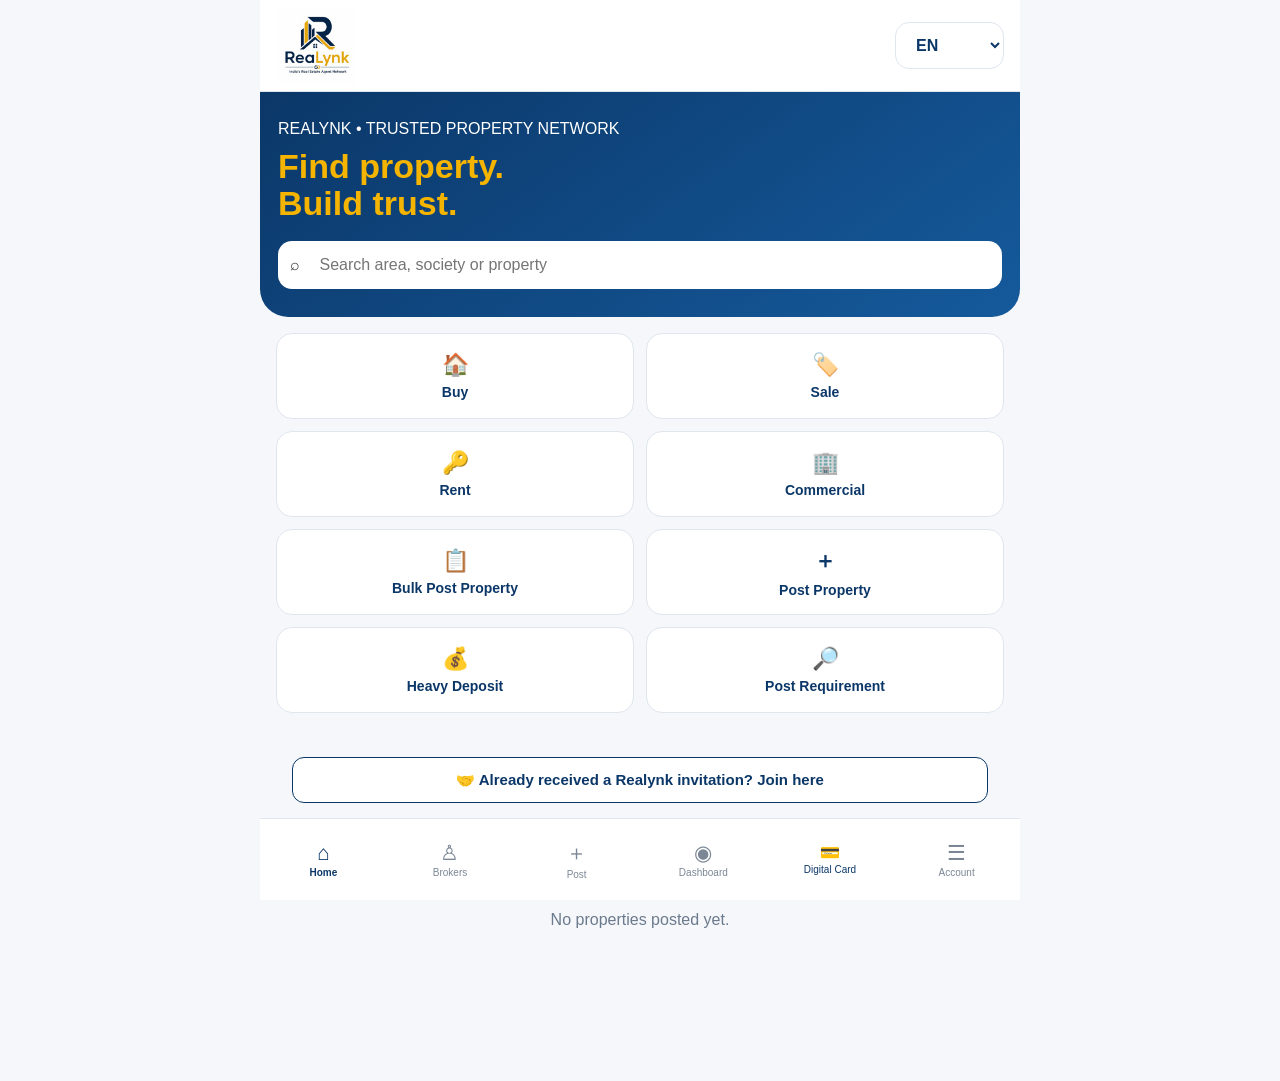
==== commit 5c297933: "Make Digital Card navigation a reliable direct profile link" ====
--- a/index.html
+++ b/index.html
@@ -12,10 +12,10 @@
 .screen{display:none}.screen.active{display:block}.hero{background:linear-gradient(145deg,var(--navy),var(--navy2));color:#fff;padding:28px 18px;border-radius:0 0 28px 28px}.hero h1{font-size:34px;line-height:1.1;margin:10px 0 18px}.hero span{color:var(--gold)}.search{background:#fff;border-radius:14px;padding:0 12px;color:#333}.search input{border:0;outline:0;width:90%;padding:15px;font-size:16px;background:transparent}
 .quick{display:grid;grid-template-columns:repeat(2,1fr);gap:12px;padding:16px}.quick button,.panel{background:#fff;border:1px solid var(--line);border-radius:16px}.quick button{min-height:86px;color:var(--navy);font-weight:800;font-size:22px;cursor:pointer}.quick button:active{transform:scale(.98)}.quick button.active{border:2px solid var(--gold);background:#fffaf0}.quick b{display:block;font-size:14px;margin-top:6px}
 .page{padding:16px}.page h2{font-size:28px;margin:5px 0 16px}.panel{padding:16px;margin:12px 0}.field{margin:14px 0}.field label{display:block;font-weight:700;margin-bottom:7px}.field input,.field textarea,.field select{width:100%;padding:14px;border:1px solid #cfd9e5;border-radius:11px;background:#fff;font-size:16px}.field textarea{min-height:120px;resize:vertical}.primary,.back,.clear{border-radius:11px;padding:14px;font-weight:800;cursor:pointer}.primary{border:0;background:var(--navy);color:#fff}.primary:active{opacity:.88}.back{background:#fff;border:1px solid var(--line);color:var(--navy);font-size:20px}.full{width:100%}
-.bottom{position:fixed;bottom:0;left:50%;transform:translateX(-50%);width:min(760px,100%);height:82px;background:#fff;border-top:1px solid var(--line);display:grid;grid-template-columns:repeat(6,1fr);z-index:30}.bottom button{border:0;background:#fff;color:#7b8795;font-size:21px;cursor:pointer;min-width:0;padding:4px 2px}.bottom button.active{color:var(--navy);font-weight:800}.bottom button.digitalCardNav{color:var(--navy)}.bottom small{display:block;font-size:10px;line-height:1.05;margin-top:3px;white-space:normal}
+.bottom{position:fixed;bottom:0;left:50%;transform:translateX(-50%);width:min(760px,100%);height:82px;background:#fff;border-top:1px solid var(--line);display:grid;grid-template-columns:repeat(6,1fr);z-index:30}.bottom button{border:0;background:#fff;color:#7b8795;font-size:21px;cursor:pointer;min-width:0;padding:4px 2px}.bottom button.active{color:var(--navy);font-weight:800}.bottom button.digitalCardNav,.bottom a.digitalCardNav{color:var(--navy);text-decoration:none;display:flex;flex-direction:column;align-items:center;justify-content:center}.bottom small{display:block;font-size:10px;line-height:1.05;margin-top:3px;white-space:normal}
 .mediaBox{border:1px dashed #9fb4c8;border-radius:14px;padding:14px;background:#f8fbff}.mediaBtns{display:grid;grid-template-columns:1fr 1fr;gap:10px}.uploadBtn{display:flex;align-items:center;justify-content:center;min-height:54px;border:1px solid #cfd9e5;border-radius:12px;background:#fff;color:var(--navy);font-weight:800;cursor:pointer}.uploadBtn input{display:none}.mediaGrid{display:grid;grid-template-columns:repeat(3,1fr);gap:8px;margin-top:10px}.mediaItem{position:relative;aspect-ratio:1;border-radius:9px;overflow:hidden;background:#ddd}.mediaItem img{width:100%;height:100%;object-fit:cover}.remove{position:absolute;right:4px;top:4px;border:0;border-radius:50%;background:#fff;color:var(--red);width:28px;height:28px;font-weight:800}.videoPreview{display:none;margin-top:10px;background:#111;border-radius:12px;overflow:hidden}.videoPreview video{width:100%;max-height:320px;display:block}.counter{font-size:12px;font-weight:700;color:var(--navy);margin-top:8px}.notice{font-size:12px;color:var(--muted)}
 .stats{display:grid;grid-template-columns:repeat(3,1fr);gap:8px}.stat{background:#fff;border:1px solid var(--line);border-radius:12px;padding:12px;text-align:center}.stat b{display:block;font-size:22px;color:var(--navy);margin-bottom:4px}.empty{text-align:center;color:var(--muted);padding:24px}.filterBar{display:flex;align-items:center;justify-content:space-between;gap:10px;background:#fff;border:1px solid var(--line);border-radius:12px;padding:10px 12px;margin:0 16px 4px}.filterBar strong{color:var(--navy)}.clear{border:1px solid var(--line);background:#fff;color:var(--navy);padding:8px 12px}.property h3{margin:0 0 6px;font-size:20px}.details{display:grid;grid-template-columns:repeat(2,1fr);gap:8px;margin-top:12px}.detail{background:#f8fbff;border:1px solid var(--line);border-radius:10px;padding:10px}.detail span{display:block;color:var(--muted);font-size:12px;font-weight:700;margin-bottom:4px}.detail b{font-size:16px;color:var(--navy)}.listingMedia{display:flex;gap:6px;overflow:auto;margin-top:8px}.listingMedia img{width:92px;height:70px;object-fit:cover;border-radius:7px}.badge{display:inline-block;background:#e9f8ef;color:var(--green);padding:6px 9px;border-radius:9px;font-size:12px;font-weight:800;margin-top:8px}.pending{background:#fff7df;color:#9a6700}.verifyBox{border:1px solid #cfe0ef;background:#f8fbff;border-radius:14px;padding:14px;margin-top:12px}.verifyRow{display:flex;justify-content:space-between;gap:10px;align-items:center;margin:9px 0}.small{font-size:12px;color:var(--muted);line-height:1.45}.profileHeader{display:flex;justify-content:space-between;gap:12px;align-items:flex-start}.profileName{font-size:21px;font-weight:800;color:var(--navy)}.profileCompany{font-weight:700;margin-top:4px}.tag{display:inline-block;border:1px solid var(--line);border-radius:999px;padding:5px 9px;font-size:11px;font-weight:800;margin:4px 4px 0 0;background:#fff}.toast{position:fixed;bottom:96px;left:50%;transform:translateX(-50%);background:#172b42;color:#fff;padding:12px 16px;border-radius:12px;display:none;z-index:50;max-width:90%;text-align:center}
-@media(max-width:480px){.top{height:88px}.logo{width:74px;height:72px}.hero h1{font-size:30px}.quick{gap:9px;padding:12px}.quick button{min-height:78px}.page{padding:12px}.stats{gap:6px}.stat{padding:10px 5px}.details{grid-template-columns:1fr 1fr}.profileHeader{display:block}.bottom{height:78px}.bottom button{font-size:18px;padding:3px 1px}.bottom small{font-size:9px}.bottom button.digitalCardNav{font-size:18px}}
+@media(max-width:480px){.top{height:88px}.logo{width:74px;height:72px}.hero h1{font-size:30px}.quick{gap:9px;padding:12px}.quick button{min-height:78px}.page{padding:12px}.stats{gap:6px}.stat{padding:10px 5px}.details{grid-template-columns:1fr 1fr}.profileHeader{display:block}.bottom{height:78px}.bottom button{font-size:18px;padding:3px 1px}.bottom small{font-size:9px}.bottom button.digitalCardNav,.bottom a.digitalCardNav{font-size:18px}}
 </style>
 </head>
 <body>
@@ -33,7 +33,7 @@
 <button id="rdcStaticClose" type="button" class="back full" style="margin-top:8px">✕ Close Digital Card</button>
 </div><div class="panel"><div class="profileHeader"><div><div id="accountStatus" class="badge pending"></div><div class="small" style="margin-top:6px" data-i18n="publicProfile">Public profile is shown only after verification.</div></div></div><button id="editAccount" class="back full" type="button" data-i18n="editAccount" onclick="document.getElementById('agentName').focus();window.scrollTo(0,document.getElementById('agentName').getBoundingClientRect().top+window.scrollY-110)">✎ Edit Profile</button><div class="field"><label data-i18n="fullName">Full Name *</label><input id="agentName" data-ph="fullNamePh" placeholder="Your full name"></div><div class="field"><label data-i18n="mobile">Mobile Number *</label><input id="accountPhone" value="9658364364" inputmode="numeric" maxlength="10"></div><div class="field"><label data-i18n="email">Email Address</label><input id="agentEmail" type="email" data-ph="emailPh" placeholder="you@example.com"></div><div class="field"><label data-i18n="accountType">Account Type *</label><select id="accountType"><option value="Individual" data-i18n="individual">Individual Broker / Agent</option><option value="Firm" data-i18n="firm">Firm / Partnership</option><option value="Company" data-i18n="company">Company / LLP</option></select></div><div class="field"><label data-i18n="companyAgency">Company / Agency Name</label><input id="companyName" data-ph="companyPh" placeholder="Company / Agency / Firm name"></div><div class="field"><label data-i18n="officeAddress">Office Address</label><input id="officeAddress" data-ph="officePh" placeholder="Office address"></div><div class="field"><label data-i18n="city">City *</label><input id="city" data-ph="cityPh" placeholder="Mira Road / Mumbai"></div><div class="field"><label data-i18n="state">State *</label><input id="state" value="Maharashtra"></div><div class="field"><label data-i18n="pincode">PIN Code</label><input id="pincode" inputmode="numeric" maxlength="6" placeholder="401107"></div><div class="field"><label data-i18n="experience">Experience in Real Estate</label><select id="experience"><option value="" data-i18n="select">Select</option><option>0–2 Years</option><option>3–5 Years</option><option>6–10 Years</option><option>10+ Years</option></select></div><div class="field"><label data-i18n="specialization">Specialization</label><input id="specialization" data-ph="specializationPh" placeholder="Residential, Commercial, Rentals, Resale"></div><div class="field"><label data-i18n="serviceAreas">Service Areas</label><input id="serviceAreas" data-ph="serviceAreasPh" placeholder="Mira Road, Bhayandar, Thane..."></div><div class="field"><label>MahaRERA Registration No. <span class="small" data-i18n="optional">(Optional)</span></label><input id="reraNo" placeholder="e.g. A51800000000"></div><div class="field"><label>MahaRERA Certificate of Competency No. <span class="small" data-i18n="optional">(Optional)</span></label><input id="reraCompetency" placeholder="Certificate number"></div><div class="field"><label>GSTIN <span class="small" data-i18n="optional">(Optional)</span></label><input id="gstin" placeholder="GST number"></div><div class="field"><label data-i18n="website">Website / Business Page <span class="small" data-i18n="optional">(Optional)</span></label><input id="website" placeholder="https://..."></div><div class="verifyBox"><b data-i18n="verification">Verification</b><div class="verifyRow"><span>📱 <span data-i18n="mobileVerification">Mobile verification</span></span><span id="mobileVerifyStatus" class="tag"></span></div><div class="verifyRow"><span>🪪 <span data-i18n="profileReview">Broker profile review</span></span><span id="profileVerifyStatus" class="tag"></span></div><p class="small" data-i18n="verificationText">Realynk will show a Verified badge only after the broker profile is reviewed. MahaRERA details remain optional for profile creation, but should be provided where applicable.</p></div><div class="field"><label><input id="declaration" type="checkbox" style="width:auto;margin-right:8px"> <span data-i18n="declaration">I confirm that the information submitted is accurate.</span></label></div><button class="primary full" id="saveAccount" type="button" data-i18n="saveAccount">Create / Update Broker Account</button></div></div></section>
 </main>
-<nav class="bottom"><button data-nav="home" class="active" type="button">⌂<small data-i18n="home">Home</small></button><button data-nav="brokers" type="button">♙<small data-i18n="brokers">Brokers</small></button><button data-nav="post" type="button">＋<small data-i18n="post">Post</small></button><button data-nav="dashboard" type="button">◉<small data-i18n="dashboard">Dashboard</small></button><button id="digitalCardNav" class="digitalCardNav" type="button" title="Digital Card" onclick="if(window.realynkOpenDigitalCard){window.realynkOpenDigitalCard()}else{import('./realynk-digital-card.js?v=15').then(function(){if(window.realynkOpenDigitalCard)window.realynkOpenDigitalCard()}).catch(function(){alert('Digital Card अभी load हो रहा है. कृपया एक बार फिर क्लिक करें.')})}">💳<small>Digital Card</small></button><button data-nav="account" type="button">☰<small data-i18n="account">Account</small></button></nav></div><div id="toast" class="toast"></div>
+<nav class="bottom"><button data-nav="home" class="active" type="button">⌂<small data-i18n="home">Home</small></button><button data-nav="brokers" type="button">♙<small data-i18n="brokers">Brokers</small></button><button data-nav="post" type="button">＋<small data-i18n="post">Post</small></button><button data-nav="dashboard" type="button">◉<small data-i18n="dashboard">Dashboard</small></button><a id="digitalCardNav" class="digitalCardNav" href="./professional-profile.html" title="Digital Card" aria-label="Digital Card">💳<small>Digital Card</small></a><button data-nav="account" type="button">☰<small data-i18n="account">Account</small></button></nav></div><div id="toast" class="toast"></div>
 <script>
 (function(){'use strict';
 var properties=[];try{properties=JSON.parse(localStorage.getItem('realynkProperties')||'[]');if(!Array.isArray(properties))properties=[]}catch(e){properties=[]}var profile={};try{profile=JSON.parse(localStorage.getItem('realynkBrokerProfile')||'{}')||{}}catch(e){profile={}}var photos=[],videoUrl=null,videoFile=null,filter='';
@@ -91,7 +91,7 @@
   if(typeof window.realynkOpenDigitalCard==='function'){window.realynkOpenDigitalCard();return;}
   alert('Digital Card अभी load हो रही है. कृपया 1 सेकंड बाद फिर क्लिक करें.');
 },true);
-</script><script type="module" src="./realynk-boot.js?v=44"></script>
+</script><script type="module" src="./realynk-boot.js?v=45"></script>
 <!-- REALYNK_BOOT_V1 removed: primary boot only -->
 <script src="./heavy-deposit.js?v=21"></script><script type="module" src="./firebase-auth.js"></script>
 </body>
